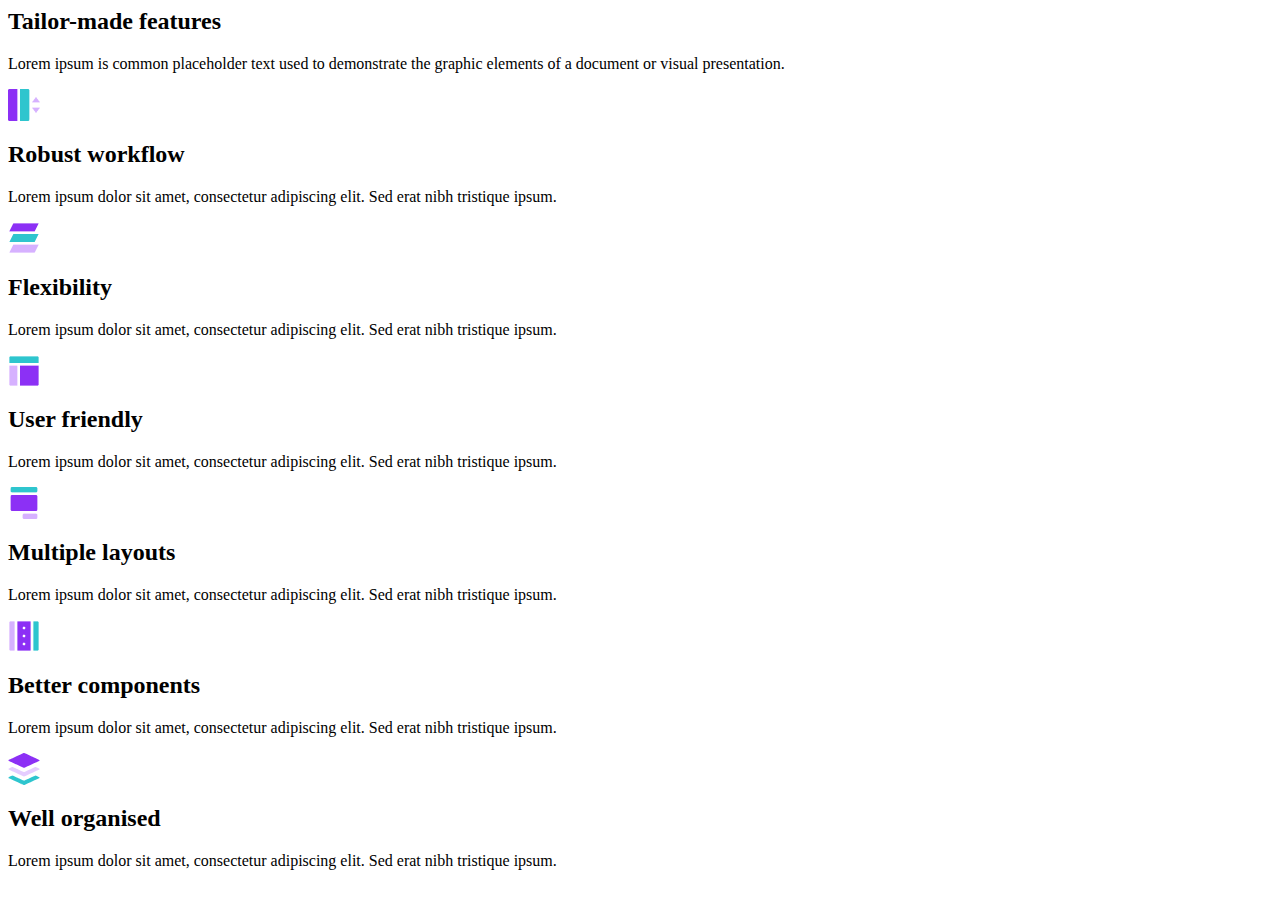
==== featuremultiple.html @ f0556b0e "Feature Multiple section changes" ====
<html>

<head>
    <title>Feature</title>
    <link href="css/feature.css" rel="stylesheet">
</head>

<body>
    <div class="feature">
        <div class="sectionHeading">
            <h2 class="sectionTitle">
                Tailor-made features
            </h2>
            <p class="sectionDescription">
                Lorem ipsum is common placeholder text used to demonstrate the graphic elements of a document or visual presentation.
            </p>
        </div>
        <div class="featureList">
            <div class="row1">
                <div class="column1">
                    <img src="images/featureIcon1.png" class="featureIcon">
                    <div class="details">
                        <h2 class="heading">
                            Robust workflow
                        </h2>
                        <p class="featureDescription">
                            Lorem ipsum dolor sit amet, consectetur adipiscing elit. Sed erat nibh tristique ipsum.
                        </p>
                    </div>
                </div>
                <div class="column2">
                    <img src="images/featureIcon2.png" class="featureIcon">
                    <div class="details">
                        <h2 class="heading">
                            Flexibility
                        </h2>
                        <p class="featureDescription">
                            Lorem ipsum dolor sit amet, consectetur adipiscing elit. Sed erat nibh tristique ipsum.
                        </p>
                    </div>
                </div>
                <div class="column3">
                    <img src="images/featureIcon3.png" class="featureIcon">
                    <div class="details">
                        <h2 class="heading">
                            User friendly
                        </h2>
                        <p class="featureDescription">
                            Lorem ipsum dolor sit amet, consectetur adipiscing elit. Sed erat nibh tristique ipsum.
                        </p>
                    </div>
                </div>
            </div>
            <div class="row2">
                <div class="column1">
                    <img src="images/featureIcon4.png" class="featureIcon">
                    <div class="details">
                        <h2 class="heading">
                            Multiple layouts
                        </h2>
                        <p class="featureDescription">
                            Lorem ipsum dolor sit amet, consectetur adipiscing elit. Sed erat nibh tristique ipsum.
                        </p>
                    </div>
                </div>
                <div class="column2">
                    <img src="images/featureIcon5.png" class="featureIcon">
                    <div class="details">
                        <h2 class="heading">
                            Better components
                        </h2>
                        <p class="featureDescription">
                            Lorem ipsum dolor sit amet, consectetur adipiscing elit. Sed erat nibh tristique ipsum.
                        </p>
                    </div>
                </div>
                <div class="column3">
                    <img src="images/featureIcon6.png" class="featureIcon">
                    <div class="details">
                        <h2 class="heading">
                            Well organised
                        </h2>
                        <p class="featureDescription">
                            Lorem ipsum dolor sit amet, consectetur adipiscing elit. Sed erat nibh tristique ipsum.
                        </p>
                    </div>
                </div>
            </div>
        </div>
    </div>
</body>

</html>
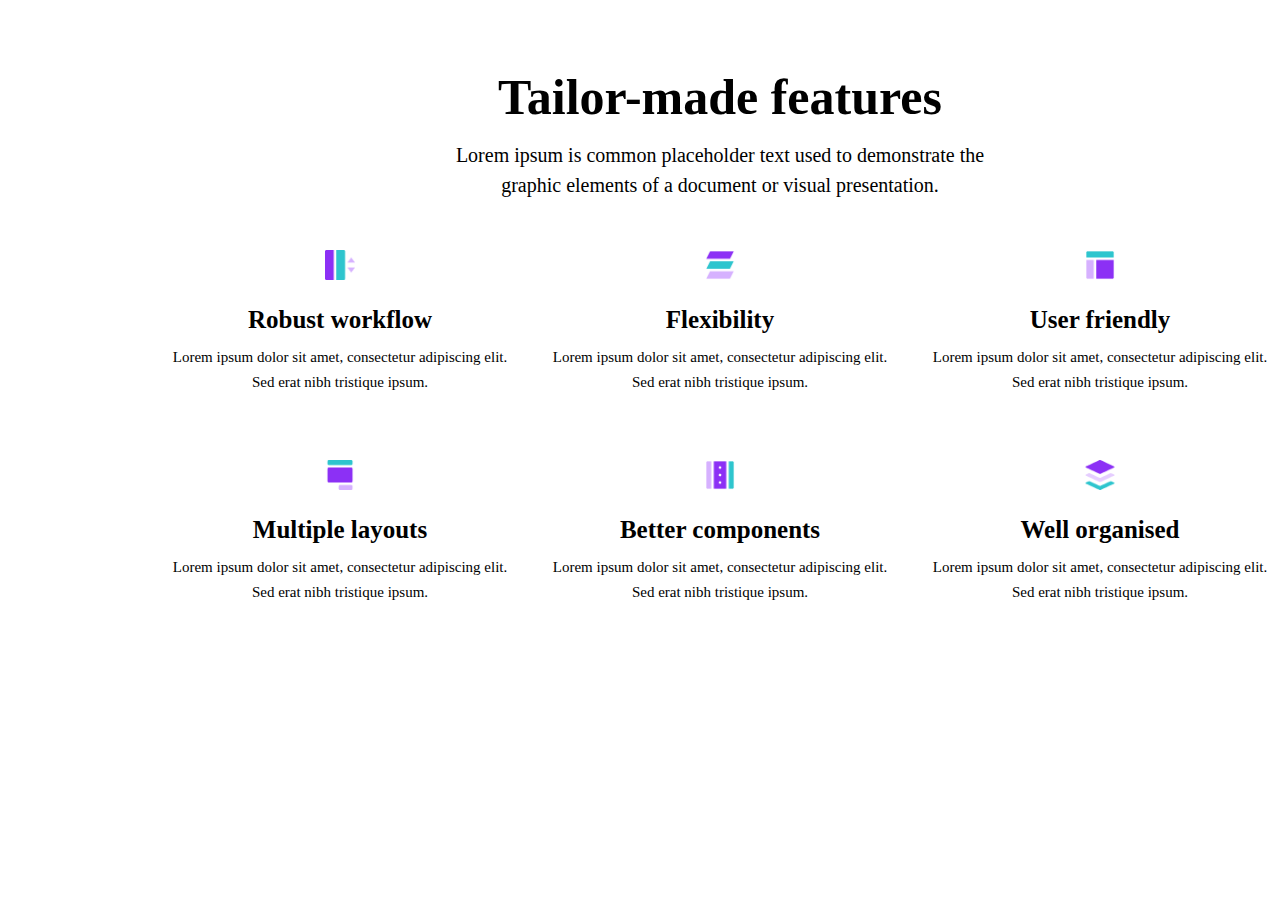
==== commit 5a00f826: "Updated css file name" ====
--- a/featuremultiple.html
+++ b/featuremultiple.html
@@ -2,7 +2,7 @@
 
 <head>
     <title>Feature</title>
-    <link href="css/feature.css" rel="stylesheet">
+    <link href="css/featuremultiple.css" rel="stylesheet">
 </head>
 
 <body>
--- a/css/featuremultiple.css
+++ b/css/featuremultiple.css
@@ -0,0 +1,129 @@
+* {
+    margin: 0;
+    padding: 0;
+    box-sizing: border-box;
+}
+
+.feature {
+    width: 1440px;
+    height: 675px;
+    gap: 50px;
+    top: 1010px;
+    padding: 64px 165px 64px 165px;
+}
+
+.sectionHeading {
+    width: 540px;
+    height: 135px;
+    top: 65px;
+    left: 450px;
+    gap: 10px;
+    position: absolute;
+}
+
+.sectionTitle {
+    width: 540px;
+    height: 65px;
+    gap: 10px;
+    font-family: 'Inter';
+    font-weight: 800;
+    font-size: 50px;
+    line-height: 65px;
+    text-align: center;
+}
+
+.sectionDescription {
+    width: 540px;
+    height: 65px;
+    top: 75px;
+    font-family: 'Inter';
+    font-weight: 400;
+    font-size: 20px;
+    line-height: 30px;
+    text-align: center;
+    position: absolute;
+}
+
+.featureList {
+    width: 1110px;
+    height: 360px;
+    top: 250px;
+    left: 165px;
+    gap: 65px;
+    position: absolute;
+}
+
+.row1 {
+    width: 1110px;
+    height: 150px;
+    gap: 30px;
+}
+
+.column1 {
+    width: 350px;
+    height: 150px;
+    gap: 25px;
+}
+
+.featureIcon {
+    width: 30px;
+    height: 30px;
+    left: 160px;
+    position: absolute;
+}
+
+.details {
+    width: 350px;
+    height: 90px;
+    top: 55px;
+    gap: 10px;
+    position: absolute;
+}
+
+.heading {
+    width: 350px;
+    height: 30px;
+    font-family: 'Inter';
+    font-weight: 600;
+    font-size: 25px;
+    line-height: 30px;
+    text-align: center;
+}
+
+.featureDescription {
+    width: 350px;
+    height: 50px;
+    top: 40px;
+    font-family: 'Inter';
+    font-weight: 400;
+    font-size: 15px;
+    line-height: 25px;
+    text-align: center;
+    position: absolute;
+}
+
+.column2 {
+    width: 350px;
+    height: 150px;
+    left: 380px;
+    top: 0px;
+    gap: 25px;
+    position: absolute;
+}
+
+.column3 {
+    width: 350px;
+    height: 150px;
+    top: 0px;
+    left: 760px;
+    gap: 25px;
+    position: absolute;
+}
+
+.row2 {
+    width: 1110px;
+    height: 150px;
+    top: 210px;
+    gap: 30px;
+    position: absolute;
+}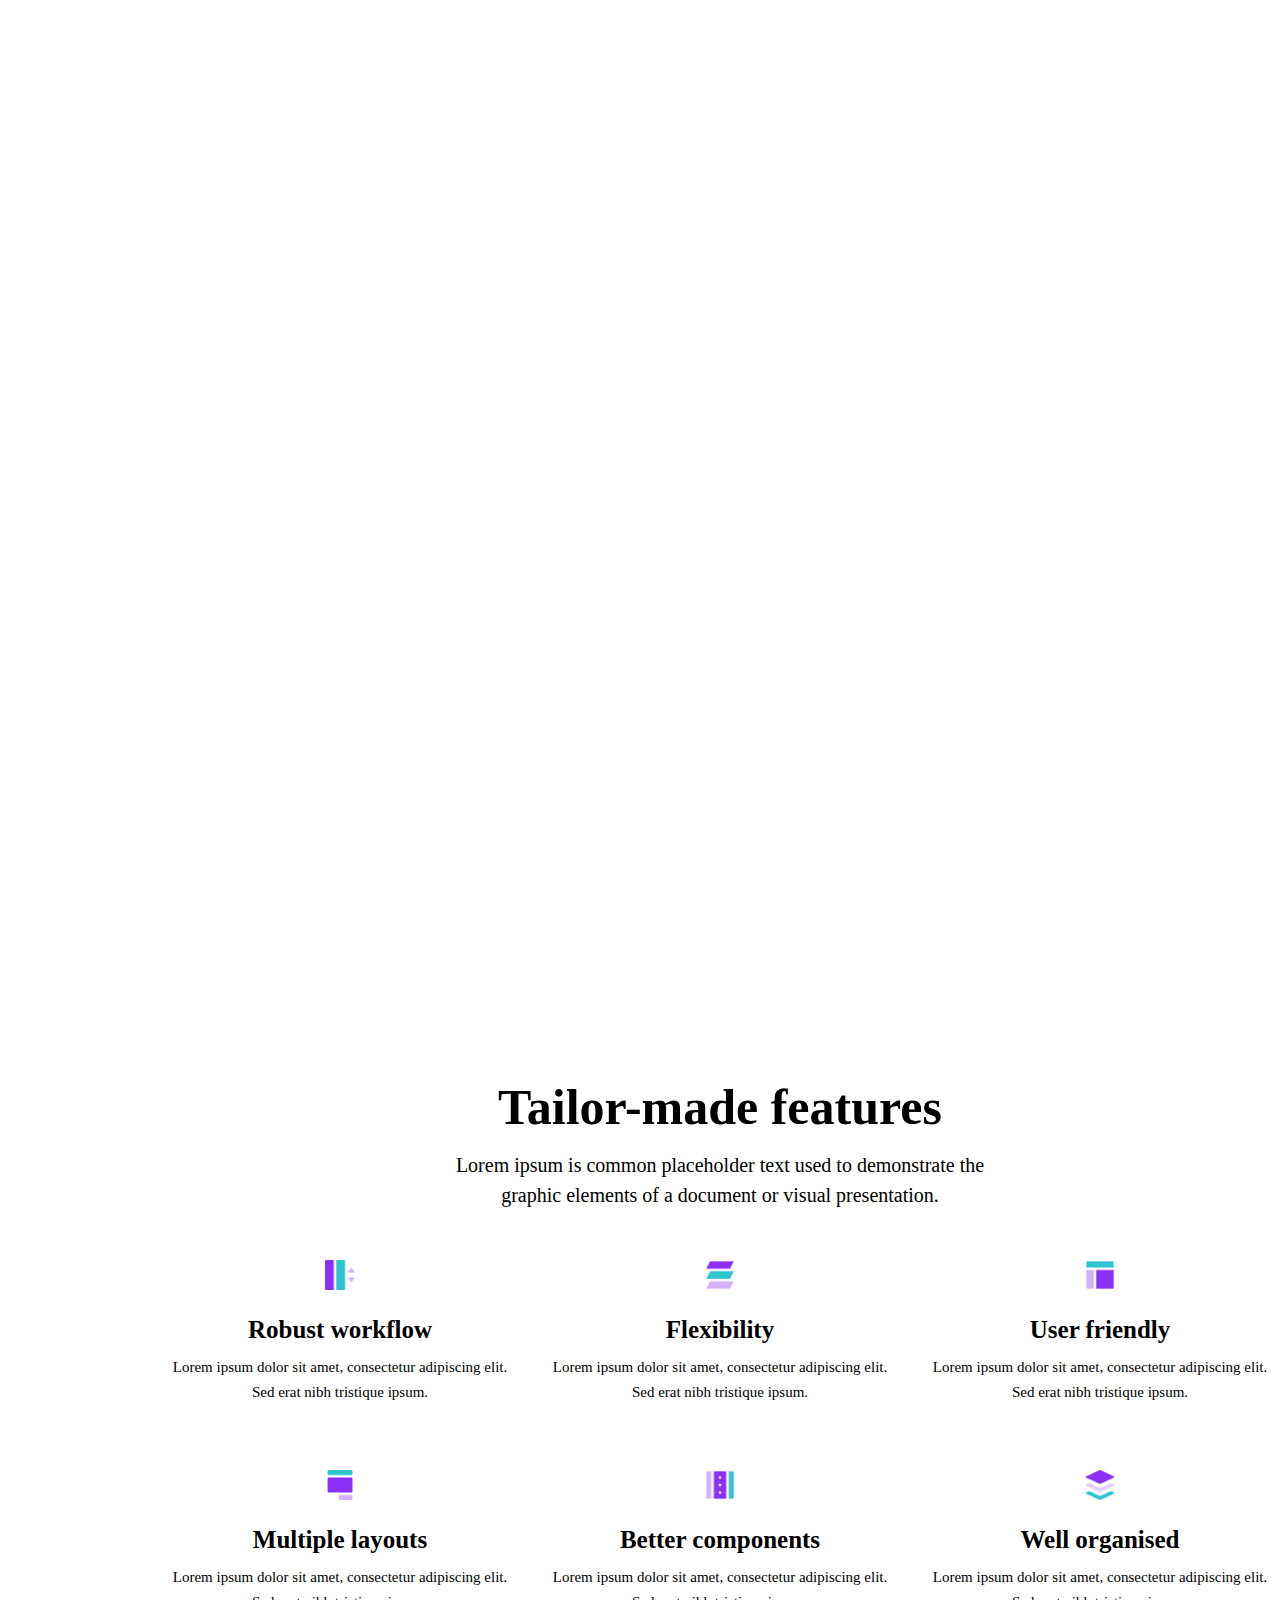
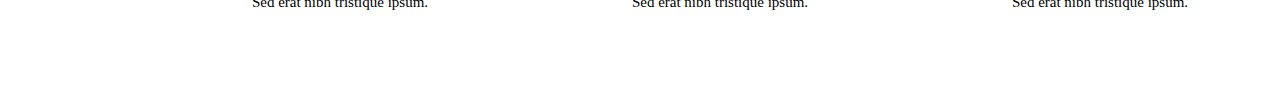
==== commit b5f4030b: "Added index html and modified other css" ====
--- a/featuremultiple.html
+++ b/featuremultiple.html
@@ -1,7 +1,7 @@
 <html>
 
 <head>
-    <title>Feature</title>
+    <title>Feature Multiple</title>
     <link href="css/featuremultiple.css" rel="stylesheet">
 </head>
 
@@ -20,7 +20,7 @@
                 <div class="column1">
                     <img src="images/featureIcon1.png" class="featureIcon">
                     <div class="details">
-                        <h2 class="heading">
+                        <h2 class="featureHeading">
                             Robust workflow
                         </h2>
                         <p class="featureDescription">
@@ -31,7 +31,7 @@
                 <div class="column2">
                     <img src="images/featureIcon2.png" class="featureIcon">
                     <div class="details">
-                        <h2 class="heading">
+                        <h2 class="featureHeading">
                             Flexibility
                         </h2>
                         <p class="featureDescription">
@@ -42,7 +42,7 @@
                 <div class="column3">
                     <img src="images/featureIcon3.png" class="featureIcon">
                     <div class="details">
-                        <h2 class="heading">
+                        <h2 class="featureHeading">
                             User friendly
                         </h2>
                         <p class="featureDescription">
@@ -55,7 +55,7 @@
                 <div class="column1">
                     <img src="images/featureIcon4.png" class="featureIcon">
                     <div class="details">
-                        <h2 class="heading">
+                        <h2 class="featureHeading">
                             Multiple layouts
                         </h2>
                         <p class="featureDescription">
@@ -66,7 +66,7 @@
                 <div class="column2">
                     <img src="images/featureIcon5.png" class="featureIcon">
                     <div class="details">
-                        <h2 class="heading">
+                        <h2 class="featureHeading">
                             Better components
                         </h2>
                         <p class="featureDescription">
@@ -77,7 +77,7 @@
                 <div class="column3">
                     <img src="images/featureIcon6.png" class="featureIcon">
                     <div class="details">
-                        <h2 class="heading">
+                        <h2 class="featureHeading">
                             Well organised
                         </h2>
                         <p class="featureDescription">
--- a/css/featuremultiple.css
+++ b/css/featuremultiple.css
@@ -10,6 +10,7 @@
     gap: 50px;
     top: 1010px;
     padding: 64px 165px 64px 165px;
+    position: absolute;
 }
 
 .sectionHeading {
@@ -80,7 +81,7 @@
     position: absolute;
 }
 
-.heading {
+.featureHeading {
     width: 350px;
     height: 30px;
     font-family: 'Inter';
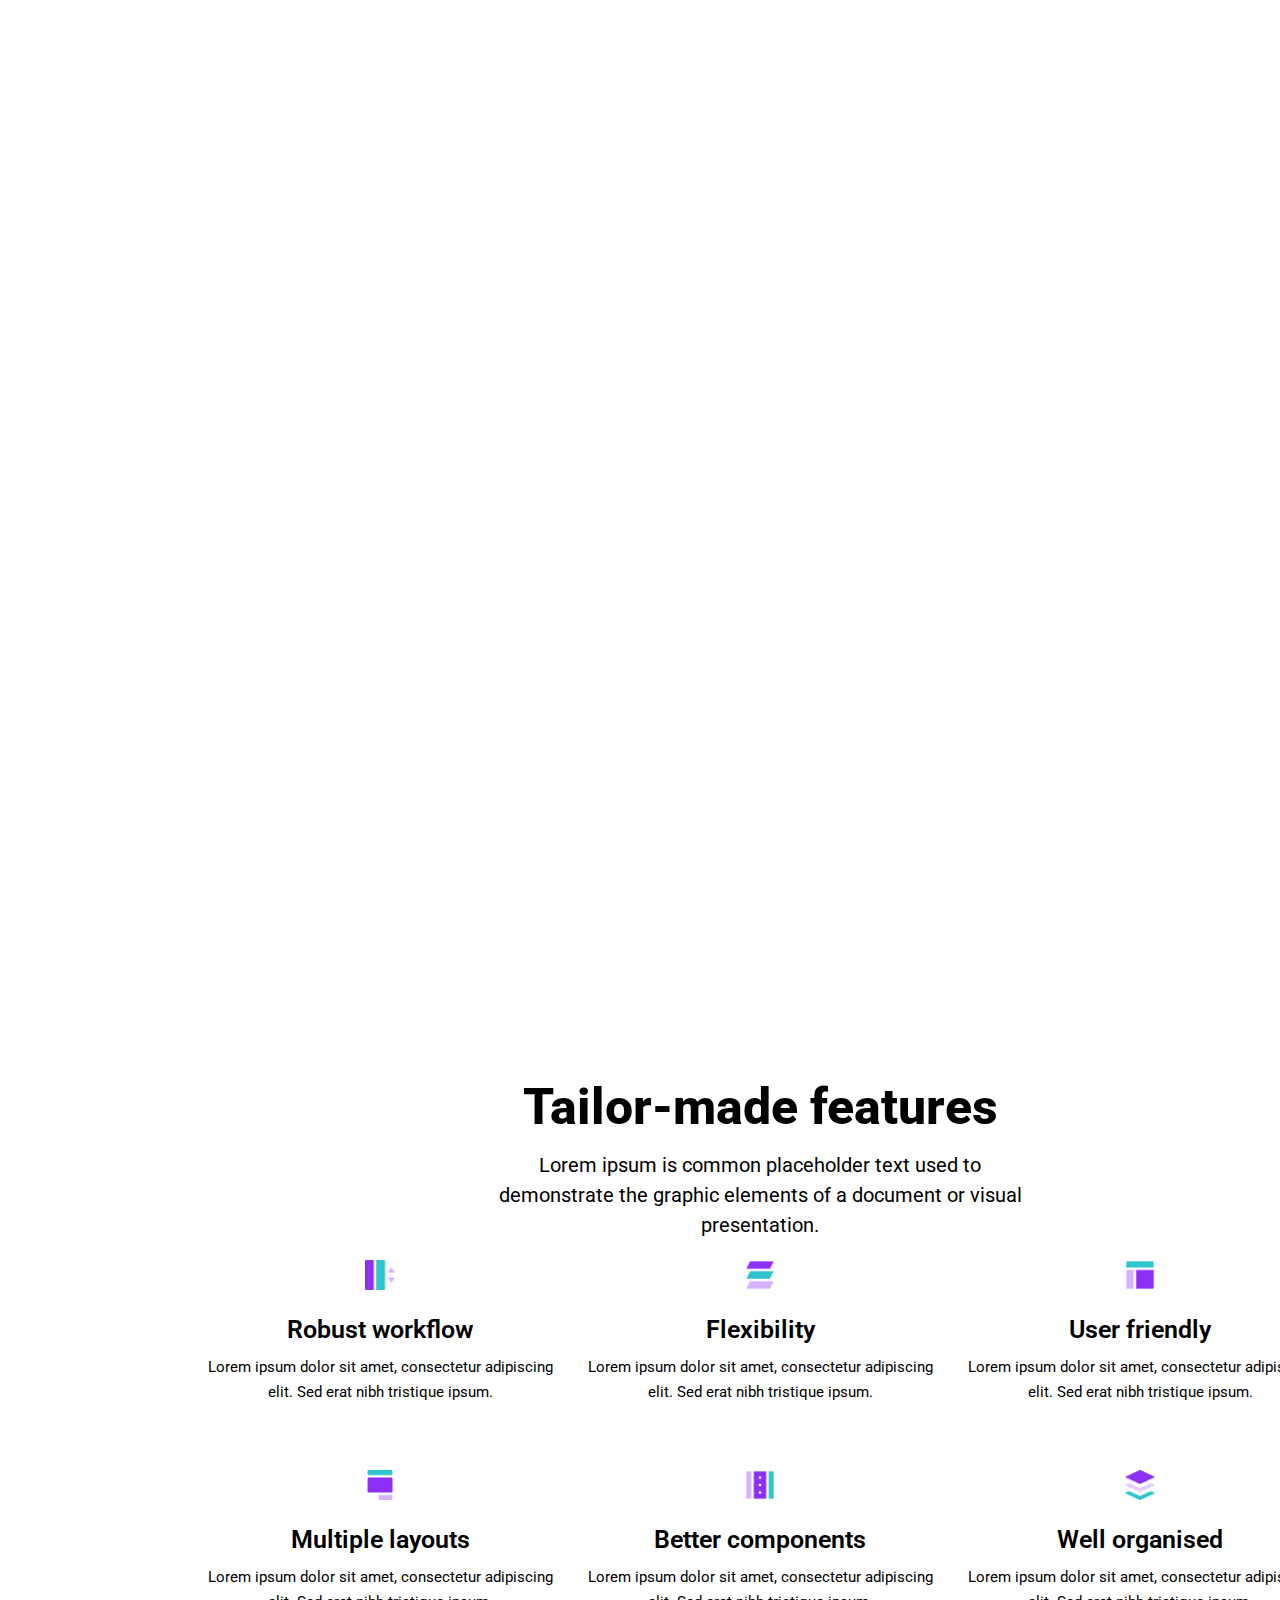
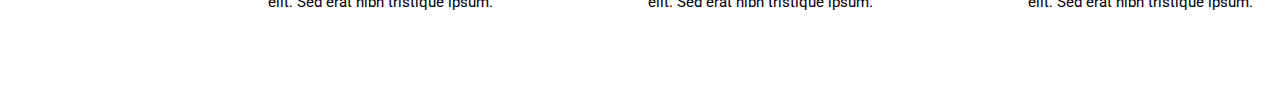
==== commit 1858fbd2: "modified given issues" ====
--- a/featuremultiple.html
+++ b/featuremultiple.html
@@ -2,6 +2,7 @@
 
 <head>
     <title>Feature Multiple</title>
+    <link href="https://fonts.googleapis.com/css2?family=Roboto:wght@300;900&display=swap" rel="stylesheet">
     <link href="css/featuremultiple.css" rel="stylesheet">
 </head>
 
--- a/css/featuremultiple.css
+++ b/css/featuremultiple.css
@@ -5,10 +5,11 @@
 }
 
 .feature {
-    width: 1440px;
+    width: 100%;
     height: 675px;
     gap: 50px;
     top: 1010px;
+    left: 40px;
     padding: 64px 165px 64px 165px;
     position: absolute;
 }
@@ -26,7 +27,7 @@
     width: 540px;
     height: 65px;
     gap: 10px;
-    font-family: 'Inter';
+    font-family: 'Roboto';
     font-weight: 800;
     font-size: 50px;
     line-height: 65px;
@@ -37,7 +38,7 @@
     width: 540px;
     height: 65px;
     top: 75px;
-    font-family: 'Inter';
+    font-family: 'Roboto';
     font-weight: 400;
     font-size: 20px;
     line-height: 30px;
@@ -84,7 +85,7 @@
 .featureHeading {
     width: 350px;
     height: 30px;
-    font-family: 'Inter';
+    font-family: 'Roboto';
     font-weight: 600;
     font-size: 25px;
     line-height: 30px;
@@ -95,7 +96,7 @@
     width: 350px;
     height: 50px;
     top: 40px;
-    font-family: 'Inter';
+    font-family: 'Roboto';
     font-weight: 400;
     font-size: 15px;
     line-height: 25px;
